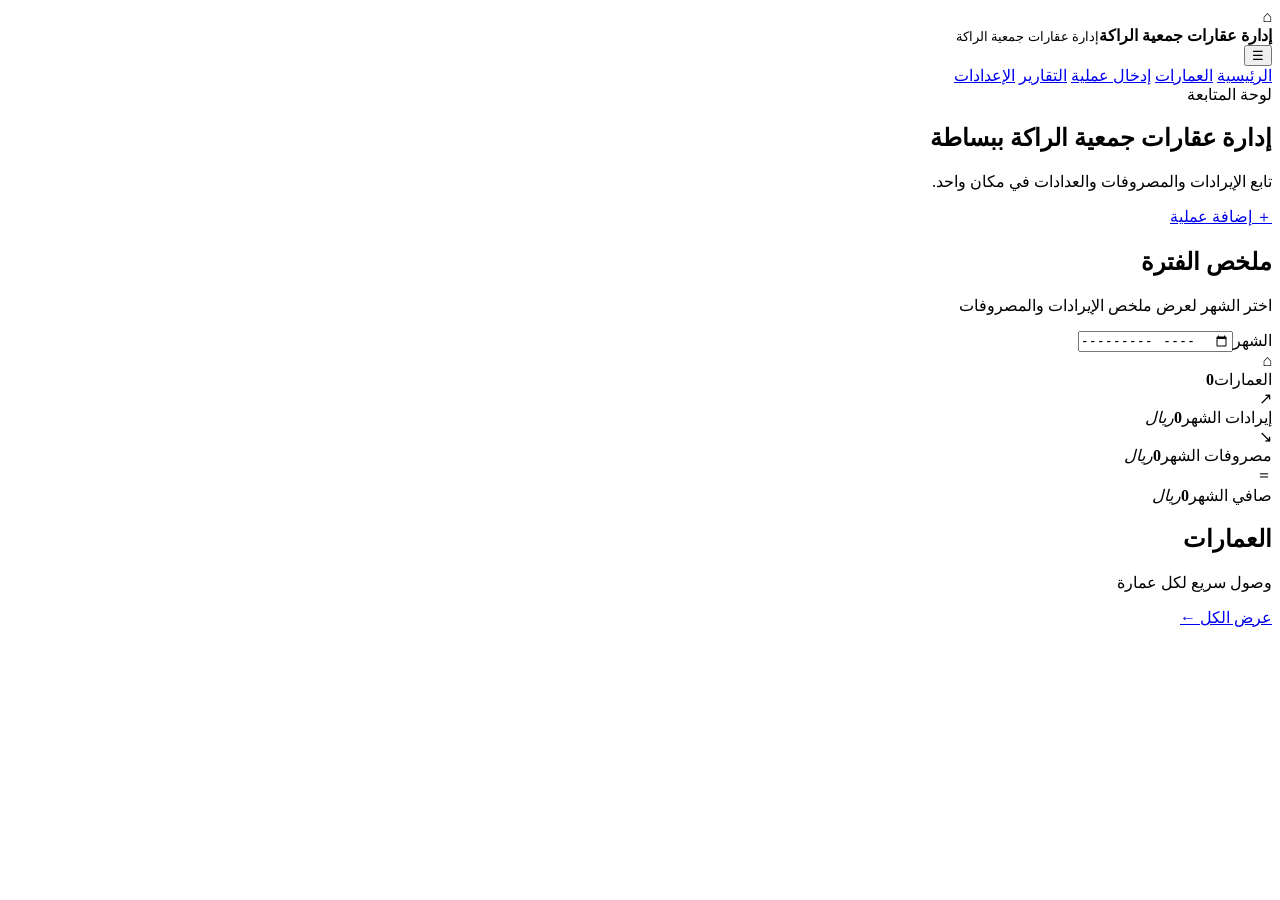
==== index.html @ 1d33af0a "Add files via upload" ====
<!doctype html>
<html lang="ar" dir="rtl">
<head>
<meta charset="utf-8"><meta name="viewport" content="width=device-width,initial-scale=1">
<title>إدارة عقارات جمعية الراكة</title>
<link rel="preconnect" href="https://fonts.googleapis.com">
<link rel="preconnect" href="https://fonts.gstatic.com" crossorigin>
<link href="https://fonts.googleapis.com/css2?family=Cairo:wght@400;500;600;700;800&family=Tajawal:wght@400;500;700;800&display=swap" rel="stylesheet">
<link rel="stylesheet" href="css/style.css">
</head>
<body>
<header class="hero">
  <div class="hero-inner">
    <div class="brand-mark"><span class="brand-icon">⌂</span><div><b>إدارة عقارات جمعية الراكة</b><small>إدارة عقارات جمعية الراكة</small></div></div>
    <button class="mobile-menu" onclick="toggleNav()">☰</button>
  </div>
</header>
<nav id="nav" class="nav">
  <a class="active" href="index.html">الرئيسية</a>
  <a href="buildings.html">العمارات</a>
  <a href="entry.html">إدخال عملية</a>
  <a href="reports.html">التقارير</a>
  <a href="settings.html">الإعدادات</a>
</nav>
<main class="container">
  <section class="welcome">
    <div><span class="eyebrow">لوحة المتابعة</span><h1>إدارة عقارات جمعية الراكة ببساطة</h1><p>تابع الإيرادات والمصروفات والعدادات في مكان واحد.</p></div>
    <a class="quick-action" href="entry.html">＋ <span>إضافة عملية</span></a>
  </section>
  <section class="panel no-print dashboard-filter">
    <div class="panel-head"><div><h2>ملخص الفترة</h2><p>اختر الشهر لعرض ملخص الإيرادات والمصروفات</p></div></div>
    <div class="filter-grid">
      <label>الشهر<input id="dashboardMonth" type="month"></label>
    </div>
  </section>
  <section class="stats">
    <div class="stat-card"><div class="stat-icon navy">⌂</div><div><span>العمارات</span><strong id="buildingCount">0</strong></div></div>
    <div class="stat-card"><div class="stat-icon green">↗</div><div><span>إيرادات الشهر</span><strong id="monthIncome">0</strong><em>ريال</em></div></div>
    <div class="stat-card"><div class="stat-icon red">↘</div><div><span>مصروفات الشهر</span><strong id="monthExpense">0</strong><em>ريال</em></div></div>
    <div class="stat-card"><div class="stat-icon gold">＝</div><div><span>صافي الشهر</span><strong id="monthNet">0</strong><em>ريال</em></div></div>
  </section>
  <section class="panel">
    <div class="panel-head"><div><h2>العمارات</h2><p>وصول سريع لكل عمارة</p></div><a class="text-link" href="buildings.html">عرض الكل ←</a></div>
    <div id="buildingCards" class="building-grid"></div>
  </section>
</main>
<script src="js/config.js"></script><script src="js/app.js"></script><script src="js/dashboard.js"></script>
</body></html>
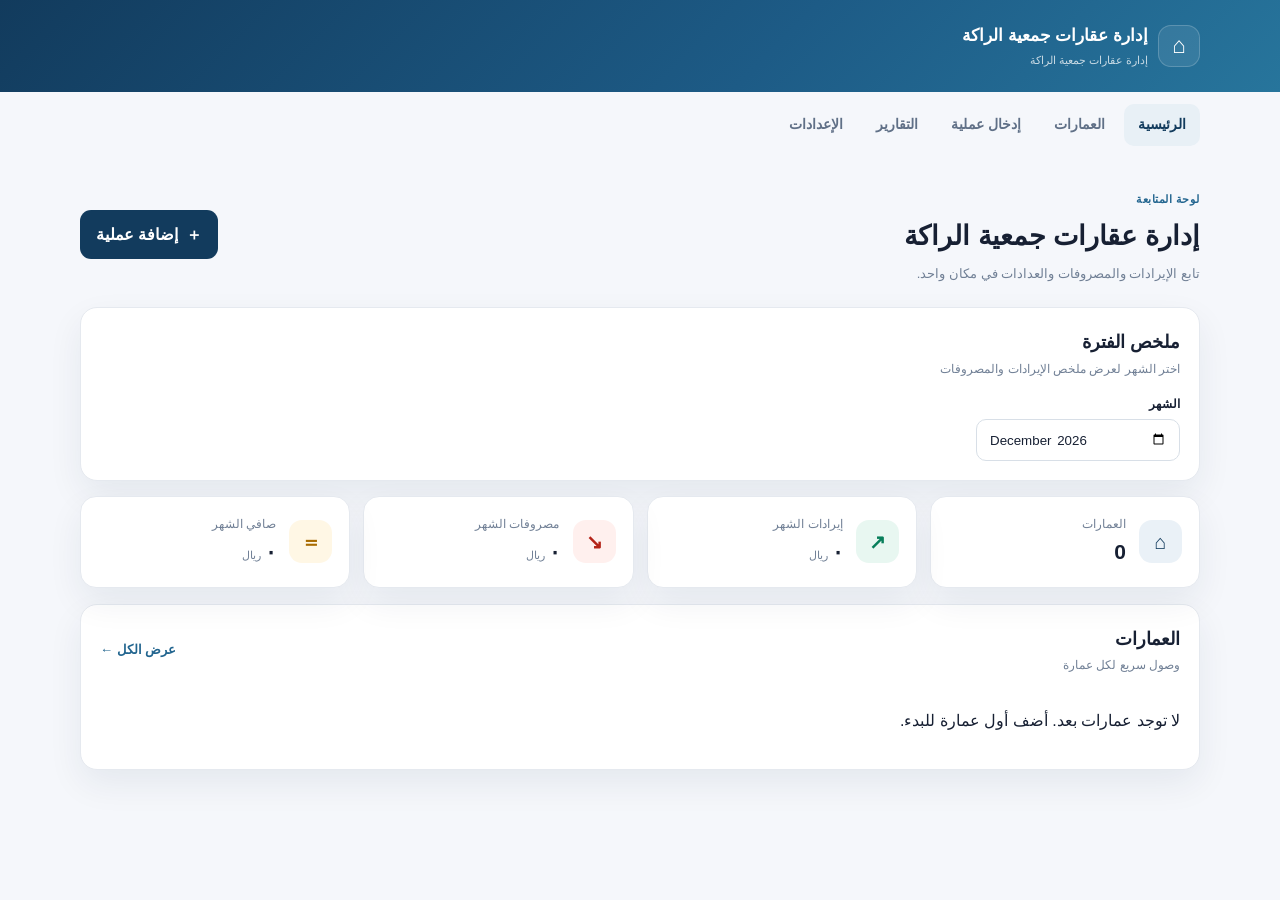
==== commit 4ad77966: "Update index.html" ====
--- a/index.html
+++ b/index.html
@@ -24,7 +24,7 @@
 </nav>
 <main class="container">
   <section class="welcome">
-    <div><span class="eyebrow">لوحة المتابعة</span><h1>إدارة عقارات جمعية الراكة ببساطة</h1><p>تابع الإيرادات والمصروفات والعدادات في مكان واحد.</p></div>
+    <div><span class="eyebrow">لوحة المتابعة</span><h1>إدارة عقارات جمعية الراكة </h1><p>تابع الإيرادات والمصروفات والعدادات في مكان واحد.</p></div>
     <a class="quick-action" href="entry.html">＋ <span>إضافة عملية</span></a>
   </section>
   <section class="panel no-print dashboard-filter">
--- a/css/style.css
+++ b/css/style.css
@@ -0,0 +1,27 @@
+:root{--navy:#123b5d;--blue:#22658f;--ink:#172033;--muted:#718096;--bg:#f5f7fb;--card:#fff;--line:#e5e9ef;--green:#087f5b;--red:#b42318;--gold:#a86b00;--shadow:0 14px 35px rgba(20,42,67,.07)}
+*{box-sizing:border-box}html{scroll-behavior:smooth}body{margin:0;background:var(--bg);color:var(--ink);font-family:"Cairo","Tajawal",Arial,sans-serif;line-height:1.7}.hero{background:linear-gradient(135deg,#123b5d 0%,#1d5b86 60%,#27759c 100%);color:#fff}.hero-inner{height:92px;max-width:1160px;margin:auto;padding:0 20px;display:flex;align-items:center;justify-content:space-between}.brand-mark{display:flex;align-items:center;gap:10px}.brand-mark b{font-size:17px;display:block}.brand-mark small{display:block;font-size:11px;opacity:.75}.brand-icon{width:42px;height:42px;display:grid;place-items:center;border-radius:13px;background:#ffffff16;border:1px solid #ffffff30;font-size:23px}.mobile-menu{display:none;background:#ffffff14;border:1px solid #ffffff33;color:#fff;border-radius:10px;padding:7px 11px;font-size:20px}.nav{max-width:1160px;margin:0 auto;padding:12px 20px;display:flex;gap:5px}.nav a{text-decoration:none;color:#607087;padding:9px 14px;border-radius:10px;font-size:14px;font-weight:600}.nav a.active,.nav a:hover{background:#e8f0f6;color:var(--navy)}.container{max-width:1160px;margin:auto;padding:18px 20px 45px}.welcome,.page-title{display:flex;align-items:center;justify-content:space-between;gap:20px;margin:8px 0 22px}.eyebrow{font-size:11px;color:var(--blue);font-weight:800;letter-spacing:.5px}.welcome h1,.page-title h1{font-size:27px;margin:3px 0}.welcome p,.page-title p{color:var(--muted);margin:0;font-size:13px}.quick-action,.primary-btn,.ghost-btn,.danger-btn{font-family:inherit;border:0;border-radius:11px;padding:11px 16px;font-weight:700;text-decoration:none;cursor:pointer}.quick-action,.primary-btn{background:var(--navy);color:#fff}.quick-action{display:flex;gap:8px;align-items:center}.stats{display:grid;grid-template-columns:repeat(4,1fr);gap:13px;margin-bottom:16px}.stat-card{background:var(--card);border:1px solid var(--line);border-radius:16px;padding:17px;display:flex;align-items:center;gap:13px;box-shadow:var(--shadow)}.stat-card span{display:block;color:var(--muted);font-size:12px}.stat-card strong{font-size:21px;margin-left:4px}.stat-card em{font-style:normal;font-size:11px;color:var(--muted)}.stat-icon{width:43px;height:43px;border-radius:13px;display:grid;place-items:center;font-size:20px;font-weight:800}.stat-icon.navy{background:#eaf1f7;color:var(--navy)}.stat-icon.green{background:#e8f7f1;color:var(--green)}.stat-icon.red{background:#fff0ee;color:var(--red)}.stat-icon.gold{background:#fff7e5;color:var(--gold)}.panel{background:var(--card);border:1px solid var(--line);border-radius:17px;padding:19px;box-shadow:var(--shadow);margin-bottom:15px}.panel-head{display:flex;align-items:center;justify-content:space-between;gap:15px;margin-bottom:15px}.panel-head h2{font-size:18px;margin:0}.panel-head p{font-size:12px;color:var(--muted);margin:1px 0 0}.text-link{color:var(--blue);font-size:13px;text-decoration:none;font-weight:700}.building-grid{display:grid;grid-template-columns:repeat(3,1fr);gap:12px}.building-item{border:1px solid var(--line);border-radius:14px;padding:15px;transition:.2s;background:linear-gradient(180deg,#fff,#fbfcfd)}.building-item:hover{transform:translateY(-2px);box-shadow:0 10px 25px rgba(20,42,67,.06)}.building-top{display:flex;justify-content:space-between;gap:8px}.building-item h3{margin:0;font-size:16px}.building-item p{margin:2px 0;color:var(--muted);font-size:11px}.building-meta{margin-top:11px;padding-top:10px;border-top:1px solid var(--line);display:flex;justify-content:space-between;color:var(--muted);font-size:11px}.building-actions{display:flex;gap:7px;margin-top:11px}.mini-btn{border:0;border-radius:8px;padding:7px 10px;background:#eef3f7;color:var(--navy);font-family:inherit;font-weight:700;font-size:11px;cursor:pointer;text-decoration:none}.mini-btn.danger{background:#fff0ee;color:var(--red)}.form-grid{display:grid;grid-template-columns:repeat(2,1fr);gap:14px}.form-grid label,.filter-grid label{display:flex;flex-direction:column;gap:5px;font-size:12px;font-weight:700}.form-grid input,.form-grid select,.filter-grid input,.filter-grid select{font-family:inherit;border:1px solid #d8dfe7;border-radius:10px;padding:11px 12px;background:#fff;color:var(--ink);outline:0}.form-grid input:focus,.form-grid select:focus,.filter-grid input:focus,.filter-grid select:focus{border-color:#6b9aba;box-shadow:0 0 0 3px #22658f12}.form-actions{grid-column:1/-1;display:flex;gap:8px}.ghost-btn{background:#edf1f5;color:var(--navy)}.danger-btn{background:#fff0ee;color:var(--red)}.meter-area{grid-column:1/-1;border-top:1px solid var(--line);padding-top:14px}.meter-head{display:flex;justify-content:space-between;align-items:center;margin-bottom:10px}.meter-head h3{margin:0;font-size:15px}.meter-head p{margin:0;color:var(--muted);font-size:11px}.meter-head>span{font-size:22px}.meter-row{display:grid;grid-template-columns:1.2fr 1fr 1fr;gap:9px;padding:10px;background:#fafbfc;border:1px solid var(--line);border-radius:11px;margin-bottom:7px}.meter-row label{font-size:11px}.meter-row input{width:100%;margin-top:4px}.hidden{display:none!important}.operation{display:grid;grid-template-columns:88px 1fr 115px 150px;gap:10px;align-items:center;padding:11px 0;border-bottom:1px solid var(--line)}.operation:last-child{border-bottom:0}.tag{font-size:10px;text-align:center;border-radius:20px;padding:4px 7px}.tag.income{background:#e9f7f1;color:var(--green)}.tag.expense{background:#fff0ee;color:var(--red)}.operation-title{font-size:12px;font-weight:800}.operation-sub{font-size:10px;color:var(--muted)}.operation-amount{font-weight:800}.operation-actions{display:flex;gap:5px;justify-content:flex-start}.filter-grid{display:grid;grid-template-columns:1fr 1fr;gap:12px}.paper{background:#fff;max-width:820px;margin:16px auto;padding:38px;border-radius:2px;box-shadow:var(--shadow);border:1px solid var(--line)}.report-top{display:flex;justify-content:space-between;border-bottom:2px solid var(--navy);padding-bottom:15px}.brand-mini{color:var(--blue);font-weight:800}.report-top h1{margin:3px 0;font-size:23px}.report-top p{margin:0;color:var(--muted);font-size:11px}.report-badge{border:1px solid var(--line);height:max-content;padding:7px 12px;border-radius:9px;font-size:11px;color:var(--navy);font-weight:800}.report-stats{display:grid;grid-template-columns:repeat(3,1fr);gap:10px;margin:17px 0}.report-stats>div{background:#f7f9fb;padding:12px;border-radius:10px}.report-stats span,.report-stats small{display:block;color:var(--muted);font-size:10px}.report-stats b{font-size:18px;margin-left:4px}.report-table{width:100%;border-collapse:collapse;font-size:10px;margin:8px 0 22px}.report-table th,.report-table td{border:1px solid var(--line);padding:7px;text-align:right}.report-table th{background:#f3f6f8}.report-note{text-align:center;color:var(--muted);font-size:9px;border-top:1px solid var(--line);padding-top:10px}.modal{position:fixed;inset:0;background:#17203377;display:grid;place-items:center;padding:18px;z-index:50}.modal-box{width:min(620px,100%);background:#fff;border-radius:17px;padding:22px;position:relative;box-shadow:0 25px 70px #17203333}.modal-close{position:absolute;left:16px;top:12px;border:0;background:#f1f3f6;border-radius:50%;width:30px;height:30px;font-size:20px;cursor:pointer}.notice{margin-top:10px;font-size:12px}.login-body{min-height:100vh;display:grid;place-items:center;background:linear-gradient(135deg,#0f334f,#1f638c);position:relative;overflow:hidden}.login-orb{position:absolute;width:350px;height:350px;border-radius:50%;background:#ffffff0b;filter:blur(1px)}.orb-a{top:-100px;right:-80px}.orb-b{bottom:-140px;left:-100px}.login-card{width:min(420px,calc(100% - 30px));background:#fff;border-radius:24px;padding:31px;box-shadow:0 25px 80px #071b2e44;position:relative}.login-logo{display:flex;align-items:center;gap:10px;color:var(--navy);font-size:19px}.login-logo span{width:42px;height:42px;display:grid;place-items:center;background:#eaf1f7;border-radius:13px;font-size:22px}.login-card h1{margin:25px 0 3px;font-size:25px}.login-card>p{margin:0 0 22px;color:var(--muted);font-size:12px}.login-card label{font-size:12px;font-weight:700}.password-wrap{display:flex;border:1px solid #d8dfe7;border-radius:11px;overflow:hidden;margin-top:6px}.password-wrap input{border:0;outline:0;flex:1;padding:12px;font:inherit;min-width:0}.password-wrap button{border:0;background:#f3f6f8;color:var(--navy);font-family:inherit;padding:0 12px;cursor:pointer}.login-btn{width:100%;margin-top:15px;border:0;border-radius:11px;padding:12px;background:var(--navy);color:#fff;font-family:inherit;font-weight:800;cursor:pointer;display:flex;justify-content:space-between}.login-error{color:var(--red);font-size:11px;min-height:19px;margin-top:7px}.login-note{display:block;text-align:center;color:#9aa4b2;font-size:9px;margin-top:16px}
+@media(max-width:760px){.hero-inner{height:78px}.mobile-menu{display:block}.nav{display:none;flex-direction:column;padding:8px 15px}.nav.open{display:flex}.welcome,.page-title{align-items:flex-start;flex-direction:column}.stats,.building-grid{grid-template-columns:repeat(2,1fr)}.form-grid,.filter-grid{grid-template-columns:1fr}.operation{grid-template-columns:72px 1fr 90px}.operation-actions{grid-column:2/-1}.paper{padding:22px}.report-stats{grid-template-columns:1fr}.meter-row{grid-template-columns:1fr 1fr}.form-actions{grid-column:auto}}
+@media(max-width:450px){.stats,.building-grid{grid-template-columns:1fr}.container{padding:14px 12px 35px}.panel{padding:14px}.welcome h1,.page-title h1{font-size:22px}.operation{grid-template-columns:70px 1fr}.operation-amount{grid-column:2}.operation-actions{grid-column:2}.paper{padding:15px}.report-table{font-size:8px}.report-table th,.report-table td{padding:5px}}
+
+/* Dashboard period filter */
+.dashboard-filter{margin-top:18px}.dashboard-filter .filter-grid{max-width:420px}
+
+/* Internal scroll for recent operations */
+#recent{
+  max-height:600px;
+  overflow-y:auto;
+  overflow-x:hidden;
+  padding-left:4px;
+  scrollbar-width:thin;
+  overscroll-behavior:contain;
+}
+#recent::-webkit-scrollbar{width:7px}
+#recent::-webkit-scrollbar-thumb{background:#cbd5e1;border-radius:10px}
+#recent::-webkit-scrollbar-track{background:transparent}
+@media (max-width:768px){
+  #recent{
+    max-height:500px;
+    overflow-y:auto;
+    -webkit-overflow-scrolling:touch;
+  }
+}
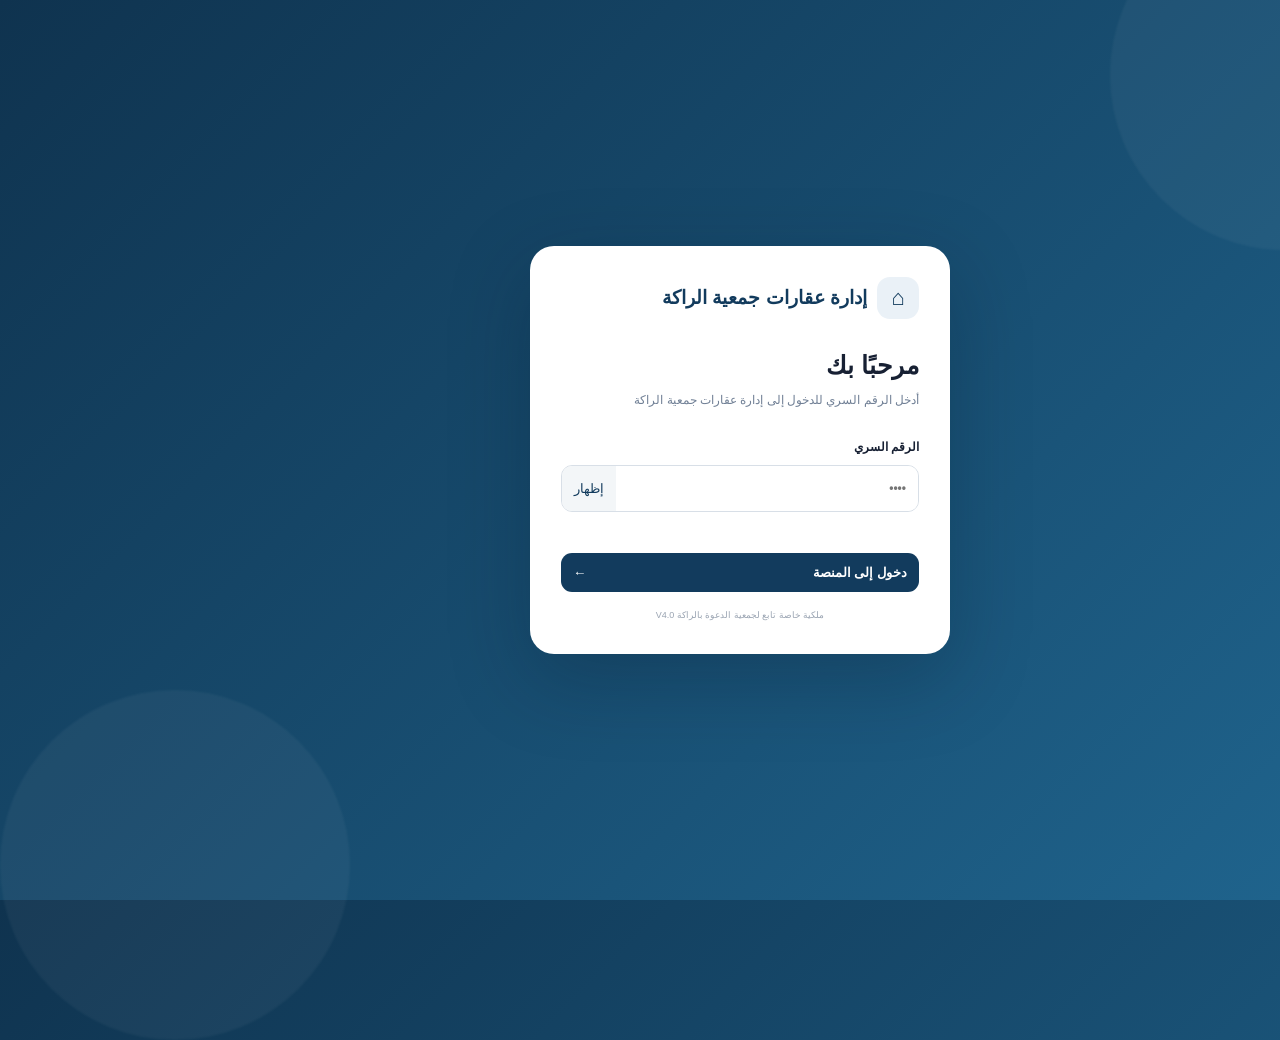
==== commit 5da4b888: "إصلاح حماية صفحات النظام بتفعيل التحقق من تسجيل الدخول" ====
--- a/index.html
+++ b/index.html
@@ -44,5 +44,5 @@
     <div id="buildingCards" class="building-grid"></div>
   </section>
 </main>
-<script src="js/config.js"></script><script src="js/app.js"></script><script src="js/dashboard.js"></script>
+<script src="js/config.js"></script><script src="js/auth.js"></script><script src="js/app.js"></script><script src="js/dashboard.js"></script>
 </body></html>
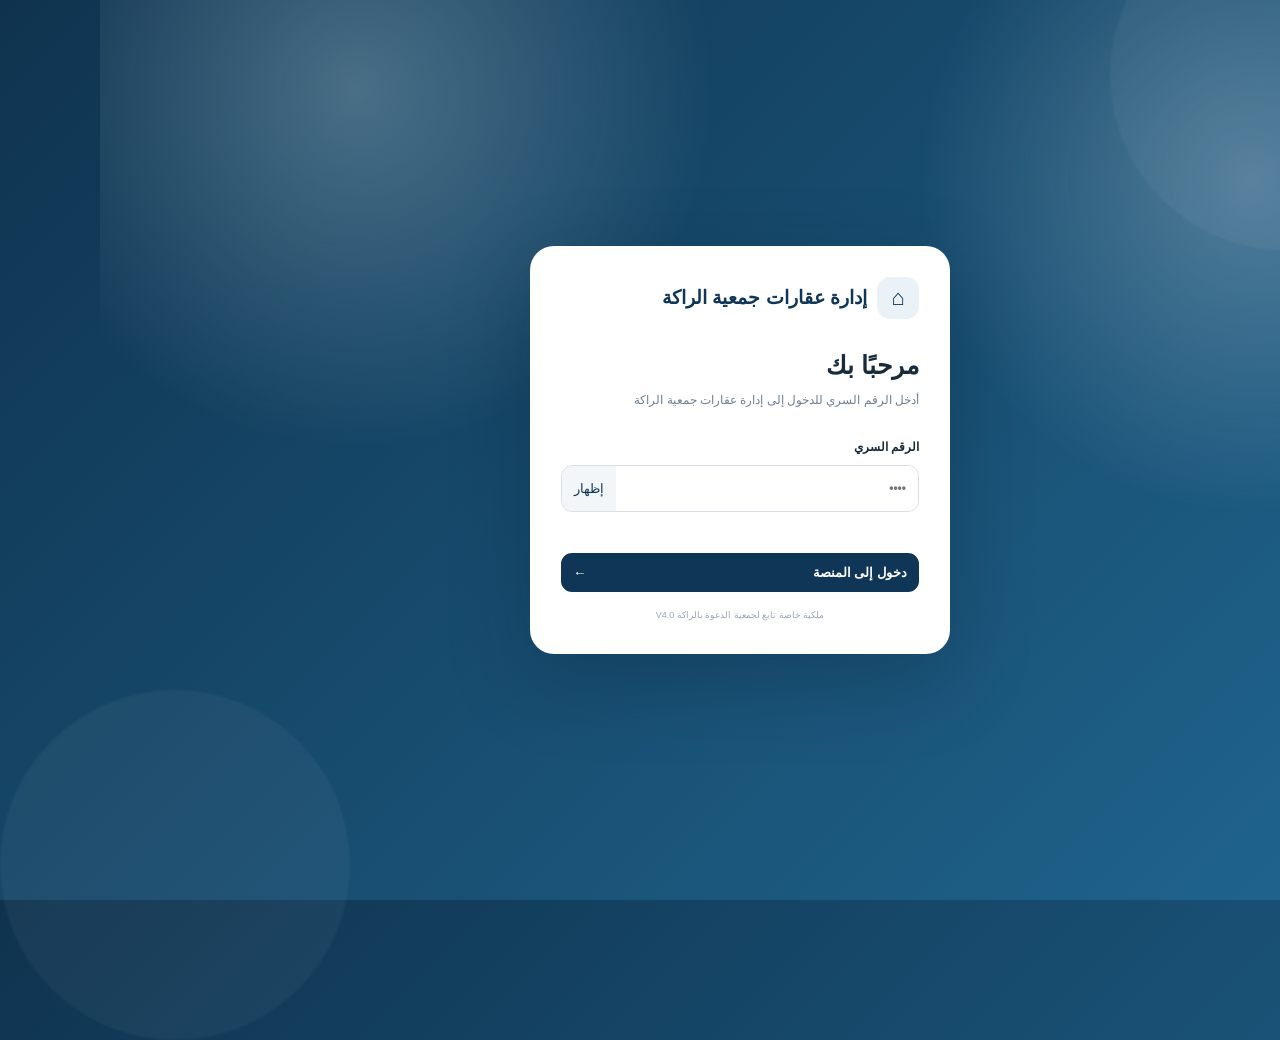
==== commit c383e3d7: "تحديث واجهة الصفحة الرئيسية بالثيم المعتمد" ====
--- a/index.html
+++ b/index.html
@@ -3,46 +3,48 @@
 <head>
 <meta charset="utf-8"><meta name="viewport" content="width=device-width,initial-scale=1">
 <title>إدارة عقارات جمعية الراكة</title>
-<link rel="preconnect" href="https://fonts.googleapis.com">
-<link rel="preconnect" href="https://fonts.gstatic.com" crossorigin>
+<link rel="preconnect" href="https://fonts.googleapis.com"><link rel="preconnect" href="https://fonts.gstatic.com" crossorigin>
 <link href="https://fonts.googleapis.com/css2?family=Cairo:wght@400;500;600;700;800&family=Tajawal:wght@400;500;700;800&display=swap" rel="stylesheet">
 <link rel="stylesheet" href="css/style.css">
 </head>
 <body>
-<header class="hero">
+<header class="hero no-print">
   <div class="hero-inner">
     <div class="brand-mark"><span class="brand-icon">⌂</span><div><b>إدارة عقارات جمعية الراكة</b><small>إدارة عقارات جمعية الراكة</small></div></div>
+    <div class="top-live"><strong id="liveTime">--:--:--</strong><span id="liveDate">--/--/----</span></div>
     <button class="mobile-menu" onclick="toggleNav()">☰</button>
   </div>
 </header>
-<nav id="nav" class="nav">
-  <a class="active" href="index.html">الرئيسية</a>
+<nav id="nav" class="nav no-print">
+  <a href="index.html">الرئيسية</a>
   <a href="buildings.html">العمارات</a>
   <a href="entry.html">إدخال عملية</a>
   <a href="reports.html">التقارير</a>
   <a href="settings.html">الإعدادات</a>
 </nav>
-<main class="container">
-  <section class="welcome">
-    <div><span class="eyebrow">لوحة المتابعة</span><h1>إدارة عقارات جمعية الراكة </h1><p>تابع الإيرادات والمصروفات والعدادات في مكان واحد.</p></div>
+<main class="container dashboard-home">
+  <section class="dashboard-hero">
+    <div><span>مرحبًا بك مجددًا</span><h1>إدارة عقارات جمعية الراكة</h1><p>تابع الإيرادات والمصروفات والعدادات في مكان واحد.</p></div>
+    <div class="dashboard-hero-icon">⌂</div>
+  </section>
+  <section class="welcome dashboard-welcome">
+    <div><span class="eyebrow">لوحة المتابعة</span><h1>ملخص الإدارة</h1><p>نظرة سريعة على أداء العقارات خلال الفترة المحددة.</p></div>
     <a class="quick-action" href="entry.html">＋ <span>إضافة عملية</span></a>
   </section>
   <section class="panel no-print dashboard-filter">
-    <div class="panel-head"><div><h2>ملخص الفترة</h2><p>اختر الشهر لعرض ملخص الإيرادات والمصروفات</p></div></div>
-    <div class="filter-grid">
-      <label>الشهر<input id="dashboardMonth" type="month"></label>
-    </div>
+    <div class="panel-head"><div><h2>ملخص الفترة</h2><p>اختر الشهر لعرض ملخص الإيرادات والمصروفات</p></div><span class="filter-calendar">▣</span></div>
+    <div class="filter-grid"><label>الشهر<input id="dashboardMonth" type="month"></label></div>
   </section>
   <section class="stats">
-    <div class="stat-card"><div class="stat-icon navy">⌂</div><div><span>العمارات</span><strong id="buildingCount">0</strong></div></div>
-    <div class="stat-card"><div class="stat-icon green">↗</div><div><span>إيرادات الشهر</span><strong id="monthIncome">0</strong><em>ريال</em></div></div>
-    <div class="stat-card"><div class="stat-icon red">↘</div><div><span>مصروفات الشهر</span><strong id="monthExpense">0</strong><em>ريال</em></div></div>
-    <div class="stat-card"><div class="stat-icon gold">＝</div><div><span>صافي الشهر</span><strong id="monthNet">0</strong><em>ريال</em></div></div>
+    <div class="stat-card"><div class="stat-icon navy">▦</div><div><span>العمارات</span><strong id="buildingCount">0</strong><em>إجمالي العمارات</em></div></div>
+    <div class="stat-card"><div class="stat-icon green">↗</div><div><span>الإيرادات</span><strong id="monthIncome">0</strong><em>ريال هذا الشهر</em></div></div>
+    <div class="stat-card"><div class="stat-icon red">↘</div><div><span>المصروفات</span><strong id="monthExpense">0</strong><em>ريال هذا الشهر</em></div></div>
+    <div class="stat-card"><div class="stat-icon gold">＝</div><div><span>صافي الشهر</span><strong id="monthNet">0</strong><em>الإيرادات − المصروفات</em></div></div>
   </section>
-  <section class="panel">
+  <section class="panel buildings-panel">
     <div class="panel-head"><div><h2>العمارات</h2><p>وصول سريع لكل عمارة</p></div><a class="text-link" href="buildings.html">عرض الكل ←</a></div>
     <div id="buildingCards" class="building-grid"></div>
   </section>
 </main>
 <script src="js/config.js"></script><script src="js/auth.js"></script><script src="js/app.js"></script><script src="js/dashboard.js"></script>
-</body></html>
+</body></html>
--- a/css/style.css
+++ b/css/style.css
@@ -25,3 +25,94 @@
     -webkit-overflow-scrolling:touch;
   }
 }
+
+
+/* شريط النظام والتنبيهات */
+.system-bar{display:flex;justify-content:center;align-items:center;gap:10px;padding:7px 16px;background:#f4f7fa;border-bottom:1px solid var(--line);color:var(--muted);font-size:12px;font-weight:700}
+.system-bar strong{color:var(--navy);font-size:14px;direction:ltr}
+.logout-link{border:0;background:transparent;color:#b42318;font:inherit;font-weight:800;cursor:pointer;padding:8px 12px;margin-inline-start:auto}
+.app-notice{position:fixed;top:18px;left:50%;transform:translate(-50%,-20px);opacity:0;z-index:9999;min-width:280px;max-width:calc(100vw - 30px);padding:13px 18px;border-radius:13px;background:#087f5b;color:#fff;box-shadow:0 12px 30px rgba(0,0,0,.16);font-weight:800;text-align:center;transition:.22s}
+.app-notice.show{opacity:1;transform:translate(-50%,0)}
+.app-notice.error{background:#b42318}.app-notice.info{background:var(--navy)}
+.app-confirm{position:fixed;inset:0;background:rgba(10,25,40,.48);backdrop-filter:blur(3px);display:flex;align-items:center;justify-content:center;padding:18px;z-index:10000;opacity:0;visibility:hidden;transition:.18s}
+.app-confirm.show{opacity:1;visibility:visible}
+.app-confirm-box{width:min(420px,100%);background:#fff;border-radius:20px;padding:24px;box-shadow:0 20px 60px rgba(0,0,0,.22);text-align:center}
+.app-confirm-icon{width:44px;height:44px;margin:0 auto 10px;border-radius:50%;display:grid;place-items:center;background:#fff3cd;color:#946200;font-size:24px;font-weight:900}
+.app-confirm-box h3{margin:0 0 7px;color:var(--navy);font-size:20px}
+.app-confirm-box p{margin:0;color:var(--muted);line-height:1.8}
+.app-confirm-actions{display:flex;gap:9px;justify-content:center;margin-top:20px}
+.app-confirm-actions button{min-width:120px}
+@media(max-width:600px){.logout-link{width:100%;text-align:right;margin-top:4px}.app-notice{top:12px}.system-bar{font-size:11px}}
+
+/* مؤشر الماوس أثناء تنفيذ أي عملية */
+body.is-busy,body.is-busy *{cursor:not-allowed !important}
+
+/* ===== الثيم الجديد: إدارة عقارات جمعية الراكة ===== */
+:root{
+  --navy:#0f3557;--blue:#168aad;--cyan:#18a6c8;--ink:#172b3a;--muted:#6f8091;
+  --bg:#f3f7fa;--card:#fff;--line:#e1e9ef;--green:#159a75;--red:#d64545;--gold:#c58b2a;
+  --shadow:0 12px 34px rgba(15,53,87,.07);
+}
+body{background:linear-gradient(180deg,#f4f8fb 0%,#f7f9fb 100%);color:var(--ink)}
+body:before{content:"";position:fixed;inset:0;pointer-events:none;opacity:.28;background:radial-gradient(circle at 20% 10%,#d9f1f7 0,transparent 28%),radial-gradient(circle at 90% 20%,#e4edf5 0,transparent 25%);z-index:-1}
+.hero{background:#fff;color:var(--ink);height:78px;border-bottom:1px solid var(--line);position:relative;z-index:20}
+.hero-inner{height:78px;max-width:none;margin:0;padding:0 28px 0 315px}
+.brand-mark{flex-direction:row-reverse;color:var(--navy)}
+.brand-mark b{font-size:18px}.brand-mark small{color:var(--muted);opacity:1}
+.brand-icon{background:#eaf4f8;border:1px solid #d3e5ee;color:var(--navy);border-radius:14px}
+.mobile-menu{display:block;background:#eef6fa;border:1px solid #d8e8ef;color:var(--navy)}
+.nav{
+  position:fixed;top:0;right:0;bottom:0;width:285px;z-index:50;
+  margin:0;padding:24px 18px;display:flex;flex-direction:column;gap:6px;
+  background:linear-gradient(180deg,#0b304f 0%,#123f63 62%,#0a2944 100%);box-shadow:-8px 0 30px rgba(10,38,62,.12);
+}
+.nav:before{content:"إدارة عقارات جمعية الراكة";display:block;color:#fff;font-size:18px;font-weight:800;padding:4px 12px 25px}
+.nav:after{content:"";display:block;margin-top:auto;height:120px;border-radius:20px;background:linear-gradient(145deg,transparent,#ffffff08)}
+.nav a,.nav .logout-link{width:100%;text-align:right;color:#dbe8f1;padding:13px 15px;border-radius:12px;font-size:14px;font-weight:700;border:0;background:transparent}
+.nav a:before{display:inline-block;width:27px;font-size:17px;opacity:.9}
+.nav a[href="index.html"]:before{content:"⌂"}.nav a[href="buildings.html"]:before{content:"▦"}.nav a[href="entry.html"]:before{content:"＋"}.nav a[href="reports.html"]:before{content:"▥"}.nav a[href="settings.html"]:before{content:"⚙"}
+.nav a.active,.nav a:hover{background:linear-gradient(90deg,#0fa6c7,#1599ba);color:#fff;box-shadow:0 8px 20px rgba(9,166,198,.16)}
+.nav .logout-link{margin-top:20px;border:1px solid #7f9bb0;color:#fff}
+.nav .logout-link:hover{background:#ffffff12}
+.container{max-width:none;margin:0;padding:30px 55px 55px 335px}
+.welcome,.page-title{margin:0 0 22px}.welcome h1,.page-title h1{font-size:30px;color:var(--navy)}
+.welcome p,.page-title p{font-size:13px}
+.quick-action,.primary-btn{background:var(--navy);border-radius:12px;box-shadow:0 8px 20px rgba(15,53,87,.12)}
+.quick-action:hover,.primary-btn:hover{background:#164d78}
+.dashboard-filter{border-radius:20px;padding:18px 22px}
+.stats{gap:16px;margin-bottom:20px}
+.stat-card{min-height:105px;border-radius:17px;padding:18px 20px;box-shadow:var(--shadow)}
+.stat-card strong{font-size:26px;color:var(--navy)}
+.stat-icon{width:46px;height:46px;border-radius:14px}
+.stat-icon.green{background:#e6f7f1;color:var(--green)}.stat-icon.red{background:#fff0f0;color:var(--red)}.stat-icon.gold{background:#fff6df;color:var(--gold)}
+.panel{border-radius:20px;box-shadow:var(--shadow);border-color:#e3ebf1}
+.building-grid{gap:16px}
+.building-item{border-radius:17px;padding:17px;background:#fff;box-shadow:0 7px 22px rgba(15,53,87,.045)}
+.building-item:hover{transform:translateY(-3px);box-shadow:0 14px 30px rgba(15,53,87,.09)}
+.building-item h3{color:var(--navy);font-size:17px}
+.building-meta{margin-top:9px;padding-top:9px}
+.building-meta b{color:var(--navy)}
+.mini-btn{border-radius:10px;background:#edf5f9}
+.system-bar{display:none}
+.app-notice{top:22px}
+.app-confirm{z-index:10050}
+body.is-busy,body.is-busy *{cursor:not-allowed!important}
+@media(max-width:1000px){
+  .hero-inner{padding:0 22px}
+  .container{padding:25px 25px 45px}
+  .nav{width:245px}
+}
+@media(max-width:760px){
+  .hero{height:70px}.hero-inner{height:70px;padding:0 14px}
+  .brand-mark b{font-size:14px}.brand-mark small{font-size:9px}
+  .mobile-menu{display:block;order:-1}
+  .nav{right:auto;left:0;transform:translateX(100%);width:min(285px,88vw);transition:.22s;box-shadow:8px 0 30px rgba(10,38,62,.18)}
+  .nav.open{display:flex;transform:translateX(0)}
+  .container{padding:20px 14px 35px}
+  .welcome h1,.page-title h1{font-size:24px}
+  .stats{grid-template-columns:repeat(2,1fr)}
+}
+@media(max-width:450px){
+  .stats{grid-template-columns:1fr}
+  .stat-card{min-height:88px}
+}
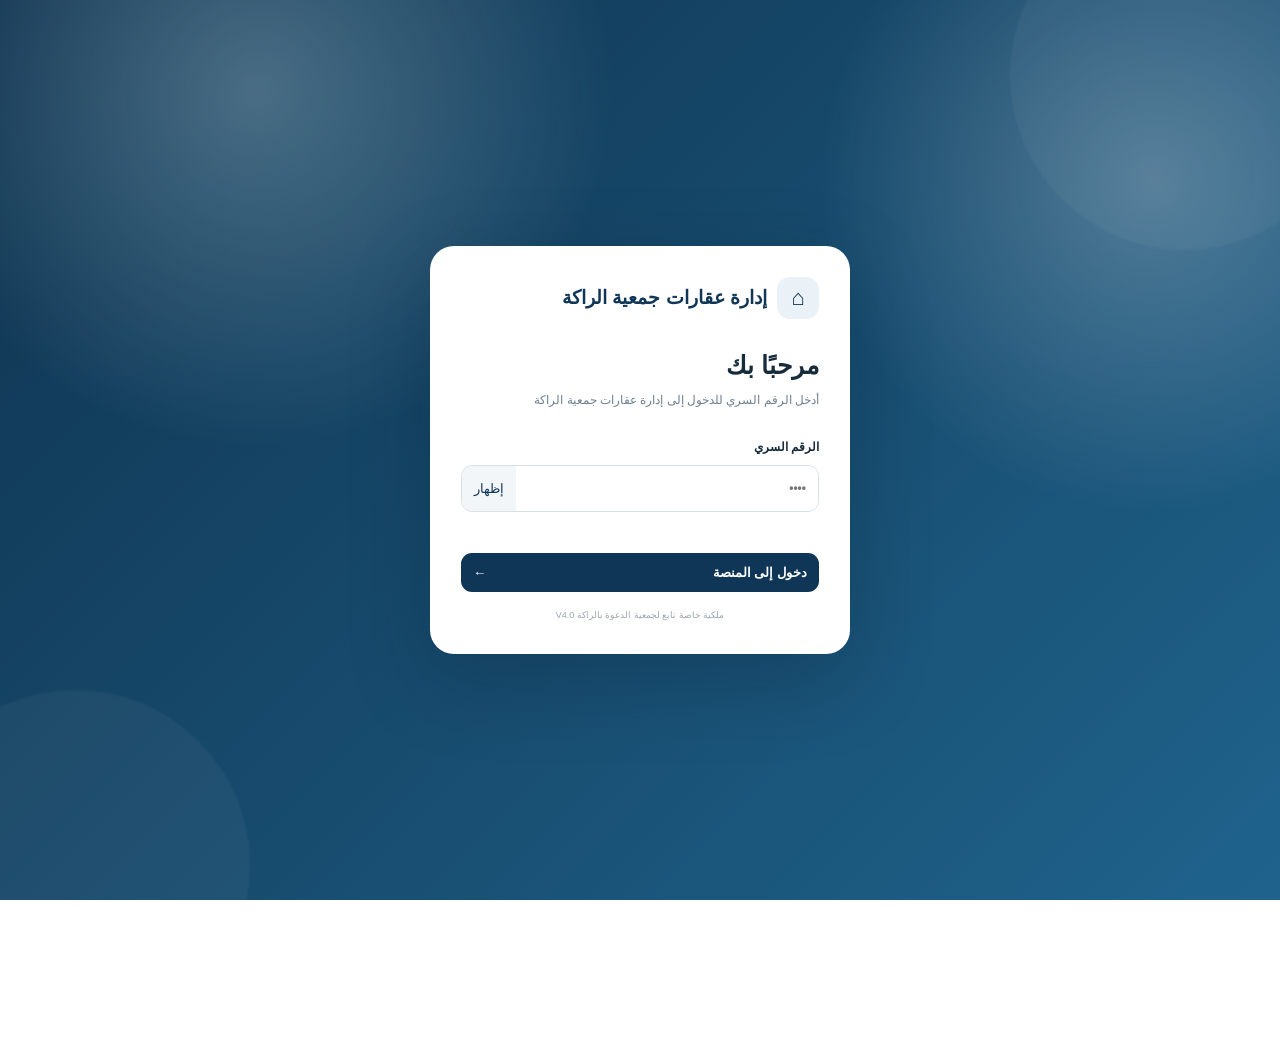
==== commit 46896148: "إضافة تحديد فترة ملخص الإدارة" ====
--- a/index.html
+++ b/index.html
@@ -6,6 +6,14 @@
 <link rel="preconnect" href="https://fonts.googleapis.com"><link rel="preconnect" href="https://fonts.gstatic.com" crossorigin>
 <link href="https://fonts.googleapis.com/css2?family=Cairo:wght@400;500;600;700;800&family=Tajawal:wght@400;500;700;800&display=swap" rel="stylesheet">
 <link rel="stylesheet" href="css/style.css">
+<link rel="manifest" href="manifest.webmanifest">
+<meta name="theme-color" content="#0f3557">
+<meta name="mobile-web-app-capable" content="yes">
+<meta name="apple-mobile-web-app-capable" content="yes">
+<meta name="apple-mobile-web-app-status-bar-style" content="black-translucent">
+<meta name="apple-mobile-web-app-title" content="عقارات الراكة">
+<link rel="icon" href="icons/icon.svg" type="image/svg+xml">
+<link rel="apple-touch-icon" href="icons/icon.svg">
 </head>
 <body>
 <header class="hero no-print">
@@ -32,14 +40,18 @@
     <a class="quick-action" href="entry.html">＋ <span>إضافة عملية</span></a>
   </section>
   <section class="panel no-print dashboard-filter">
-    <div class="panel-head"><div><h2>ملخص الفترة</h2><p>اختر الشهر لعرض ملخص الإيرادات والمصروفات</p></div><span class="filter-calendar">▣</span></div>
-    <div class="filter-grid"><label>الشهر<input id="dashboardMonth" type="month"></label></div>
+    <div class="panel-head"><div><h2>ملخص الفترة</h2><p>افتراضيًا يعرض إجمالي السنة الحالية حتى هذا الشهر، ويمكنك تحديد أي فترة.</p></div><span class="filter-calendar">▣</span></div>
+    <div class="filter-grid period-filter-grid">
+      <label>من شهر<input id="dashboardFrom" type="month"></label>
+      <label>إلى شهر<input id="dashboardTo" type="month"></label>
+      <button id="dashboardReset" class="ghost-btn period-reset" type="button">السنة الحالية</button>
+    </div>
   </section>
   <section class="stats">
     <div class="stat-card"><div class="stat-icon navy">▦</div><div><span>العمارات</span><strong id="buildingCount">0</strong><em>إجمالي العمارات</em></div></div>
-    <div class="stat-card"><div class="stat-icon green">↗</div><div><span>الإيرادات</span><strong id="monthIncome">0</strong><em>ريال هذا الشهر</em></div></div>
-    <div class="stat-card"><div class="stat-icon red">↘</div><div><span>المصروفات</span><strong id="monthExpense">0</strong><em>ريال هذا الشهر</em></div></div>
-    <div class="stat-card"><div class="stat-icon gold">＝</div><div><span>صافي الشهر</span><strong id="monthNet">0</strong><em>الإيرادات − المصروفات</em></div></div>
+    <div class="stat-card"><div class="stat-icon green">↗</div><div><span>الإيرادات</span><strong id="monthIncome">0</strong><em id="incomePeriodLabel">ريال خلال الفترة</em></div></div>
+    <div class="stat-card"><div class="stat-icon red">↘</div><div><span>المصروفات</span><strong id="monthExpense">0</strong><em id="expensePeriodLabel">ريال خلال الفترة</em></div></div>
+    <div class="stat-card"><div class="stat-icon gold">＝</div><div><span>صافي الشهر</span><strong id="monthNet">0</strong><em id="netPeriodLabel">الإيرادات − المصروفات</em></div></div>
   </section>
   <section class="panel buildings-panel">
     <div class="panel-head"><div><h2>العمارات</h2><p>وصول سريع لكل عمارة</p></div><a class="text-link" href="buildings.html">عرض الكل ←</a></div>
--- a/css/style.css
+++ b/css/style.css
@@ -56,7 +56,7 @@
 body{background:linear-gradient(180deg,#f4f8fb 0%,#f7f9fb 100%);color:var(--ink)}
 body:before{content:"";position:fixed;inset:0;pointer-events:none;opacity:.28;background:radial-gradient(circle at 20% 10%,#d9f1f7 0,transparent 28%),radial-gradient(circle at 90% 20%,#e4edf5 0,transparent 25%);z-index:-1}
 .hero{background:#fff;color:var(--ink);height:78px;border-bottom:1px solid var(--line);position:relative;z-index:20}
-.hero-inner{height:78px;max-width:none;margin:0;padding:0 28px 0 315px}
+.hero-inner{height:78px;max-width:none;margin:0;padding:0 315px 0 28px}
 .brand-mark{flex-direction:row-reverse;color:var(--navy)}
 .brand-mark b{font-size:18px}.brand-mark small{color:var(--muted);opacity:1}
 .brand-icon{background:#eaf4f8;border:1px solid #d3e5ee;color:var(--navy);border-radius:14px}
@@ -74,7 +74,7 @@
 .nav a.active,.nav a:hover{background:linear-gradient(90deg,#0fa6c7,#1599ba);color:#fff;box-shadow:0 8px 20px rgba(9,166,198,.16)}
 .nav .logout-link{margin-top:20px;border:1px solid #7f9bb0;color:#fff}
 .nav .logout-link:hover{background:#ffffff12}
-.container{max-width:none;margin:0;padding:30px 55px 55px 335px}
+.container{max-width:none;margin:0;padding:30px 335px 55px 55px}
 .welcome,.page-title{margin:0 0 22px}.welcome h1,.page-title h1{font-size:30px;color:var(--navy)}
 .welcome p,.page-title p{font-size:13px}
 .quick-action,.primary-btn{background:var(--navy);border-radius:12px;box-shadow:0 8px 20px rgba(15,53,87,.12)}
@@ -98,15 +98,15 @@
 .app-confirm{z-index:10050}
 body.is-busy,body.is-busy *{cursor:not-allowed!important}
 @media(max-width:1000px){
-  .hero-inner{padding:0 22px}
-  .container{padding:25px 25px 45px}
+  .hero-inner{padding:0 275px 0 22px}
+  .container{padding:25px 275px 45px 25px}
   .nav{width:245px}
 }
 @media(max-width:760px){
   .hero{height:70px}.hero-inner{height:70px;padding:0 14px}
   .brand-mark b{font-size:14px}.brand-mark small{font-size:9px}
   .mobile-menu{display:block;order:-1}
-  .nav{right:auto;left:0;transform:translateX(100%);width:min(285px,88vw);transition:.22s;box-shadow:8px 0 30px rgba(10,38,62,.18)}
+  .nav{right:0;left:auto;transform:translateX(100%);width:min(285px,88vw);transition:.22s;box-shadow:-8px 0 30px rgba(10,38,62,.18)}
   .nav.open{display:flex;transform:translateX(0)}
   .container{padding:20px 14px 35px}
   .welcome h1,.page-title h1{font-size:24px}
@@ -116,3 +116,132 @@
   .stats{grid-template-columns:1fr}
   .stat-card{min-height:88px}
 }
+
+/* عناصر الثيم المعتمد */
+.top-live{position:absolute;left:50%;transform:translateX(-50%);display:flex;flex-direction:column;align-items:center;line-height:1.25;color:var(--muted);font-size:11px}
+.top-live strong{font-size:17px;color:var(--navy);direction:ltr}
+.top-live span{margin-top:3px}
+.dashboard-hero{min-height:165px;margin-bottom:24px;border-radius:22px;padding:28px 32px;display:flex;align-items:center;justify-content:space-between;overflow:hidden;position:relative;color:var(--navy);background:linear-gradient(105deg,#e4f3f8 0%,#f7fbfd 52%,#dcecf5 100%);border:1px solid #dbe9f0;box-shadow:var(--shadow)}
+.dashboard-hero:after{content:"";position:absolute;left:0;bottom:-70px;width:55%;height:190px;background:linear-gradient(135deg,#168aad22,#0f355700);clip-path:polygon(0 40%,12% 25%,20% 45%,32% 15%,43% 38%,55% 8%,70% 35%,82% 12%,100% 42%,100% 100%,0 100%)}
+.dashboard-hero h1{margin:5px 0;font-size:31px;color:var(--navy);position:relative;z-index:1}
+.dashboard-hero span{font-size:13px;color:var(--blue);font-weight:800;position:relative;z-index:1}
+.dashboard-hero p{margin:0;color:var(--muted);font-size:13px;position:relative;z-index:1}
+.dashboard-hero-icon{width:68px;height:68px;border-radius:50%;display:grid;place-items:center;background:#ffffffc9;border:1px solid #d5e7ef;color:var(--navy);font-size:32px;position:relative;z-index:2}
+.dashboard-welcome{margin-bottom:17px}
+.dashboard-welcome h1{font-size:25px;margin:2px 0}
+.dashboard-filter .panel-head{margin-bottom:10px}
+.filter-calendar{font-size:22px;color:var(--blue)}
+.property-card{padding:0;overflow:hidden}
+.property-card:before{content:"";display:block;height:82px;background:linear-gradient(135deg,#dbeaf2,#a9ccdc 55%,#eaf4f8);position:relative}
+.property-top{padding:13px 15px 7px;display:flex;justify-content:space-between;gap:10px;position:relative;margin-top:-24px}
+.property-top h3{margin:17px 0 0;font-size:18px}
+.property-top p{margin:2px 0;color:var(--muted);font-size:11px}
+.property-badge{display:inline-block;background:#fff;color:var(--navy);padding:5px 9px;border-radius:9px;font-size:10px;font-weight:800;box-shadow:0 4px 14px rgba(15,53,87,.08)}
+.property-icon{width:40px;height:40px;border-radius:12px;background:#edf6fa;color:var(--navy);display:grid;place-items:center;font-size:20px}
+.property-values{display:grid;grid-template-columns:repeat(3,1fr);gap:7px;padding:10px 15px}
+.property-value{border-radius:10px;padding:8px 6px;text-align:center;background:#f5f8fa}
+.property-value b{display:block;font-size:14px}
+.property-value span{display:block;color:var(--muted);font-size:9px}
+.property-value.income{background:#edf9f5;color:var(--green)}.property-value.expense{background:#fff1f1;color:var(--red)}.property-value.net{background:#fff8e9;color:var(--gold)}
+.property-card .building-actions{padding:0 15px 15px}
+.primary-mini{display:block;width:100%;text-align:center;background:#edf5fa;color:var(--navy)}
+.buildings-panel .building-grid{grid-template-columns:repeat(3,minmax(0,1fr))}
+@media(max-width:760px){
+ .top-live{display:flex;left:50%;font-size:9px}.top-live strong{font-size:12px}
+ .dashboard-hero{min-height:145px;padding:22px}
+ .dashboard-hero h1{font-size:23px}
+ .dashboard-hero-icon{width:52px;height:52px;font-size:25px}
+ .buildings-panel .building-grid{grid-template-columns:1fr}
+}
+
+/* إشعار تثبيت التطبيق */
+.install-prompt{position:fixed;right:24px;bottom:24px;z-index:11000;width:min(430px,calc(100vw - 32px));display:flex;align-items:center;gap:12px;padding:14px 15px;background:#fff;border:1px solid #d8e7ef;border-radius:17px;box-shadow:0 18px 50px rgba(15,53,87,.18);animation:installIn .28s ease}
+.install-prompt-icon{width:46px;height:46px;flex:0 0 46px;display:grid;place-items:center;border-radius:13px;background:#e9f5f9;font-size:23px}
+.install-prompt-body{flex:1;min-width:0}
+.install-prompt-body strong{display:block;color:var(--navy);font-size:13px}
+.install-prompt-body span{display:block;color:var(--muted);font-size:10px;line-height:1.7;margin-top:2px}
+.install-prompt-action{border:0;border-radius:10px;background:var(--navy);color:#fff;font:inherit;font-size:11px;font-weight:800;padding:9px 13px;cursor:pointer;white-space:nowrap}
+.install-prompt-close{border:0;background:#f2f5f7;color:#66788a;width:28px;height:28px;border-radius:50%;font-size:18px;line-height:1;cursor:pointer}
+@keyframes installIn{from{opacity:0;transform:translateY(14px)}to{opacity:1;transform:translateY(0)}}
+@media(max-width:600px){.install-prompt{right:12px;left:12px;bottom:12px;width:auto;padding:12px}.install-prompt-action{padding:9px 11px}}
+
+/* ===== تحسين الهيدر والقائمة: كمبيوتر + جوال ===== */
+.mobile-menu{display:grid;place-items:center;position:absolute;left:28px;top:18px;width:42px;height:42px;padding:0;cursor:pointer;background:#eef6fa;border:1px solid #d8e8ef;color:var(--navy);border-radius:12px;font-size:21px;line-height:1;z-index:60}
+.top-live{left:88px;right:auto;transform:none;align-items:flex-start;text-align:left}
+.nav{transition:transform .25s ease,box-shadow .25s ease}
+body.nav-collapsed .nav{transform:translateX(100%);box-shadow:none}
+body.nav-collapsed .container{padding-right:55px}
+body.nav-collapsed .hero-inner{padding-right:28px}
+body.nav-collapsed .mobile-menu{background:#0f3557;color:#fff}
+@media(min-width:761px){
+  .nav{transform:translateX(0)}
+  .hero-inner{padding-left:90px}
+  .mobile-menu{display:grid}
+  .top-live{left:90px}
+}
+@media(max-width:760px){
+  .mobile-menu{left:14px;top:14px;width:40px;height:40px}
+  .top-live{left:50%;right:auto;transform:translateX(-50%);align-items:center;text-align:center}
+  body.nav-collapsed .nav{transform:translateX(100%)}
+  body.nav-collapsed .container{padding-right:14px}
+  body.nav-collapsed .hero-inner{padding-right:14px}
+}
+
+/* ===== إصلاح عرض شاشة تسجيل الدخول على iPhone / Android ===== */
+html,body{width:100%;max-width:100%;overflow-x:hidden}
+.login-body{width:100%;min-width:0;overflow-x:hidden;padding:0 15px}
+.login-card{width:100%;max-width:420px;min-width:0;margin:0 auto}
+.password-wrap{width:100%;min-width:0}
+.password-wrap input{width:100%;min-width:0}
+.login-btn{width:100%;max-width:100%}
+@media(max-width:500px){
+  .login-body{padding:0 15px}
+  .login-card{width:100%;max-width:none;padding:24px 20px;border-radius:20px}
+  .login-card h1{font-size:23px}
+  .login-card>p{font-size:11px}
+  .login-logo{font-size:16px}
+  .login-logo span{width:38px;height:38px}
+}
+
+/* FINAL MOBILE LOGIN LAYOUT */
+html,body{max-width:100%!important;overflow-x:hidden!important}
+body.login-body{width:100%!important;min-height:100dvh!important;height:auto!important;margin:0!important;padding:24px 16px!important;display:flex!important;align-items:center!important;justify-content:center!important;overflow-x:hidden!important}
+body.login-body .login-card{width:100%!important;max-width:420px!important;min-width:0!important;margin:auto!important;position:relative!important;inset:auto!important;transform:none!important}
+body.login-body .login-card form{width:100%!important}
+body.login-body .password-wrap{width:100%!important;display:flex!important}
+body.login-body .password-wrap input{width:0!important;min-width:0!important;flex:1 1 auto!important}
+body.login-body .password-wrap button{flex:0 0 auto!important}
+body.login-body .login-btn{width:100%!important}
+@media(max-width:600px){
+ body.login-body{padding:18px 12px!important;align-items:center!important}
+ body.login-body .login-card{padding:22px 16px!important;border-radius:20px!important}
+ body.login-body .login-logo{font-size:16px!important}
+ body.login-body .login-logo b{font-size:15px!important}
+ body.login-body .login-card h1{font-size:23px!important;margin-top:20px!important}
+ body.login-body .login-card>p{font-size:11px!important}
+}
+
+/* ===== ضبط هيدر الجوال النهائي ===== */
+@media(max-width:760px){
+  .hero-inner{position:relative;width:100%;padding:0 14px!important}
+  .brand-mark{position:absolute;right:14px;top:0;height:70px;max-width:47%;min-width:0;gap:7px;overflow:hidden;flex-direction:row-reverse}
+  .brand-mark .brand-icon{display:none}
+  .brand-mark>div{min-width:0;overflow:hidden}
+  .brand-mark b{display:block;max-width:100%;white-space:nowrap;overflow:hidden;text-overflow:ellipsis;font-size:13px!important}
+  .brand-mark small{display:block;white-space:nowrap;overflow:hidden;text-overflow:ellipsis;font-size:8px!important}
+  .top-live{position:absolute!important;left:50%!important;right:auto!important;top:50%!important;transform:translate(-50%,-50%)!important;width:auto;max-width:27%;align-items:center!important;text-align:center!important;white-space:nowrap;z-index:25}
+  .top-live strong{font-size:13px!important;line-height:1.15}
+  .top-live span{font-size:8px!important;line-height:1.1}
+  .mobile-menu{position:absolute!important;left:14px!important;right:auto!important;top:15px!important;z-index:60}
+}
+
+.expense-categories-list{display:grid;gap:10px}
+.expense-category-row{display:flex;align-items:center;justify-content:space-between;gap:14px;padding:13px 15px;border:1px solid var(--line);border-radius:14px;background:#fbfdfe}
+.expense-category-row.inactive{opacity:.58}
+.expense-category-name{display:flex;align-items:center;gap:10px;font-weight:800;color:var(--navy)}
+.expense-category-name small{font-size:10px;color:var(--muted);font-weight:600}
+.category-dot{width:9px;height:9px;border-radius:50%;background:#168aad;flex:0 0 9px}
+.inactive .category-dot{background:#9aa7b2}
+.expense-category-actions{display:flex;gap:7px;flex-wrap:wrap}
+.expense-editor-box{max-width:460px}
+@media(max-width:600px){.expense-category-row{align-items:flex-start;flex-direction:column}.expense-category-actions{width:100%}.expense-category-actions .mini-btn{flex:1}}
